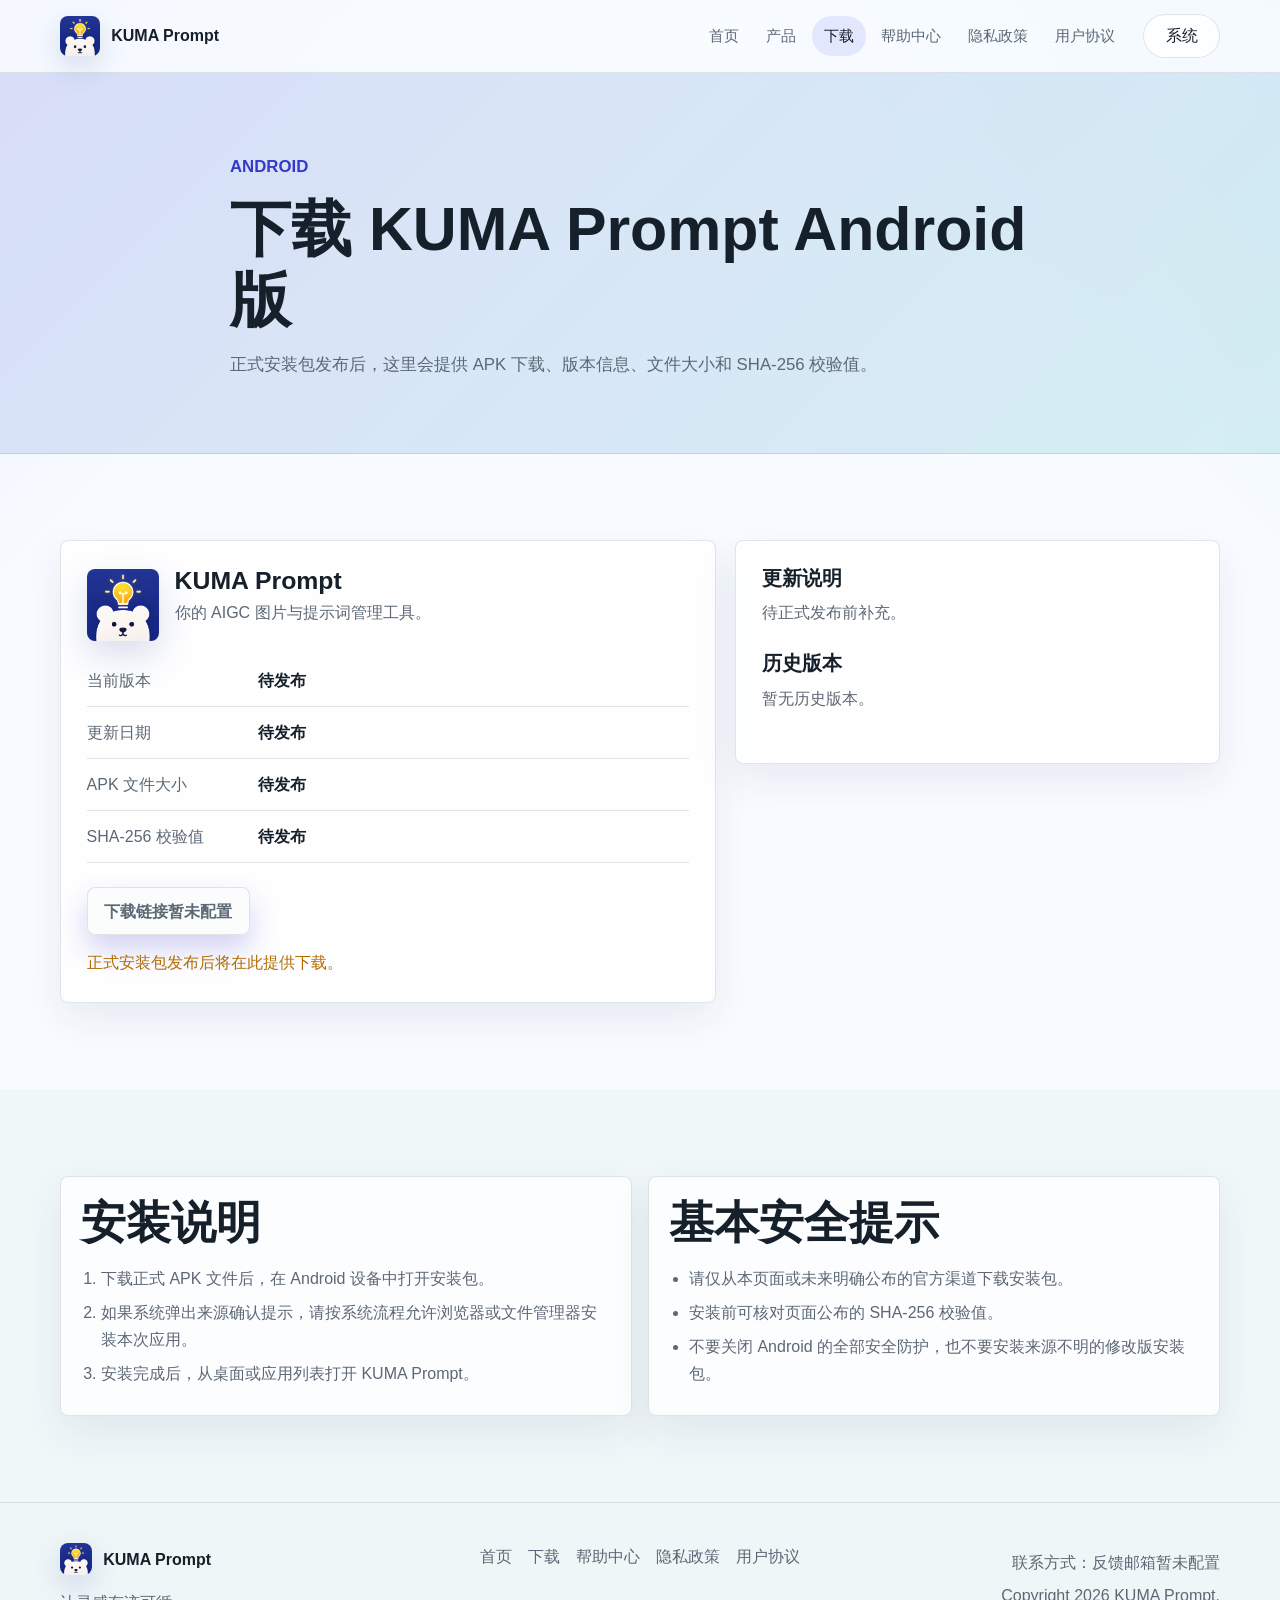
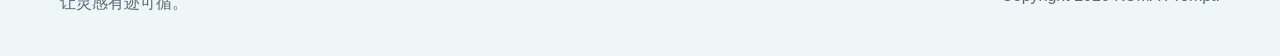
==== download/index.html @ 65768121 "Build static KUMA Prompt website" ====
<!doctype html>
<html lang="zh-CN" data-page="download">
<head>
  <meta charset="UTF-8" />
  <meta name="viewport" content="width=device-width, initial-scale=1.0" />
  <meta name="description" content="下载 KUMA Prompt Android 版。正式安装包发布后将在此提供 APK 下载、版本信息和 SHA-256 校验值。" />
  <meta property="og:title" content="下载 KUMA Prompt Android 版" />
  <meta property="og:description" content="正式安装包发布后将在此提供下载与校验信息。" />
  <meta property="og:type" content="website" />
  <meta property="og:url" content="https://kumaprompt.com/download/" />
  <meta property="og:image" content="https://kumaprompt.com/assets/logo/app-icon.png" />
  <title>下载 KUMA Prompt Android 版｜KUMA Prompt</title>
  <link rel="canonical" href="https://kumaprompt.com/download/" />
  <link rel="icon" href="/assets/icons/favicon.png" />
  <link rel="apple-touch-icon" href="/assets/icons/icon-512.png" />
  <link rel="stylesheet" href="/styles/base.css" />
  <link rel="stylesheet" href="/styles/layout.css" />
  <link rel="stylesheet" href="/styles/components.css" />
  <link rel="stylesheet" href="/styles/pages.css" />
</head>
<body>
  <a class="skip-link" href="#main">跳到主要内容</a>
  <header class="site-header" data-site-header>
    <div class="nav-shell">
      <a class="brand-link" href="/" aria-label="KUMA Prompt 首页">
        <img class="brand-mark" src="/assets/logo/app-icon.png" alt="" width="40" height="40" />
        <span>KUMA Prompt</span>
      </a>
      <button class="icon-button menu-button" type="button" data-menu-toggle aria-label="打开导航" aria-expanded="false">
        <span class="menu-lines" aria-hidden="true"></span>
      </button>
      <nav class="site-nav" data-site-nav aria-label="主导航">
        <a href="/" data-nav="home">首页</a>
        <a href="/#features" data-nav="features">产品</a>
        <a href="/download/" data-nav="download">下载</a>
        <a href="/support/" data-nav="support">帮助中心</a>
        <a href="/privacy/" data-nav="privacy">隐私政策</a>
        <a href="/terms/" data-nav="terms">用户协议</a>
      </nav>
      <button class="theme-button" type="button" data-theme-toggle aria-label="切换显示模式">
        <span data-theme-label>系统</span>
      </button>
    </div>
  </header>

  <main id="main">
    <section class="page-hero compact-hero">
      <div class="section-inner page-hero-inner">
        <p class="eyebrow">Android</p>
        <h1>下载 KUMA Prompt Android 版</h1>
        <p>正式安装包发布后，这里会提供 APK 下载、版本信息、文件大小和 SHA-256 校验值。</p>
      </div>
    </section>

    <section class="section">
      <div class="section-inner download-layout">
        <article class="download-panel">
          <div class="download-app">
            <img src="/assets/logo/app-icon.png" alt="" width="72" height="72" />
            <div>
              <h2>KUMA Prompt</h2>
              <p>你的 AIGC 图片与提示词管理工具。</p>
            </div>
          </div>

          <dl class="info-table">
            <div>
              <dt>当前版本</dt>
              <dd data-config="currentVersion">待发布</dd>
            </div>
            <div>
              <dt>更新日期</dt>
              <dd data-config="releaseDate">待发布</dd>
            </div>
            <div>
              <dt>APK 文件大小</dt>
              <dd data-config="apkSize">待发布</dd>
            </div>
            <div>
              <dt>SHA-256 校验值</dt>
              <dd class="break-value" data-config="sha256">待发布</dd>
            </div>
          </dl>

          <a class="button button-primary download-button" href="#" data-download-button>下载链接暂未配置</a>
          <p class="download-note" data-download-note>正式安装包发布后将在此提供下载。</p>
        </article>

        <aside class="release-panel">
          <h2>更新说明</h2>
          <p data-config="releaseNotes">待正式发布前补充。</p>
          <h2>历史版本</h2>
          <p>暂无历史版本。</p>
        </aside>
      </div>
    </section>

    <section class="section section-quiet">
      <div class="section-inner guide-grid">
        <article class="text-panel">
          <h2>安装说明</h2>
          <ol class="ordered-list">
            <li>下载正式 APK 文件后，在 Android 设备中打开安装包。</li>
            <li>如果系统弹出来源确认提示，请按系统流程允许浏览器或文件管理器安装本次应用。</li>
            <li>安装完成后，从桌面或应用列表打开 KUMA Prompt。</li>
          </ol>
        </article>
        <article class="text-panel">
          <h2>基本安全提示</h2>
          <ul class="plain-list">
            <li>请仅从本页面或未来明确公布的官方渠道下载安装包。</li>
            <li>安装前可核对页面公布的 SHA-256 校验值。</li>
            <li>不要关闭 Android 的全部安全防护，也不要安装来源不明的修改版安装包。</li>
          </ul>
        </article>
      </div>
    </section>
  </main>

  <footer class="site-footer">
    <div class="section-inner footer-grid">
      <div>
        <a class="footer-brand" href="/">
          <img src="/assets/logo/app-icon.png" alt="" width="32" height="32" />
          <span>KUMA Prompt</span>
        </a>
        <p>让灵感有迹可循。</p>
      </div>
      <nav class="footer-links" aria-label="页脚导航">
        <a href="/">首页</a>
        <a href="/download/">下载</a>
        <a href="/support/">帮助中心</a>
        <a href="/privacy/">隐私政策</a>
        <a href="/terms/">用户协议</a>
      </nav>
      <div class="footer-meta">
        <p>联系方式：<span data-feedback-target>反馈邮箱暂未配置</span></p>
        <p>Copyright <span data-current-year></span> KUMA Prompt.</p>
      </div>
    </div>
  </footer>

  <script src="/scripts/site-config.js"></script>
  <script src="/scripts/theme.js"></script>
  <script src="/scripts/main.js"></script>
</body>
</html>
---- styles/base.css ----
:root {
  color-scheme: light;
  --bg: #f8fbff;
  --bg-soft: #edf5f7;
  --bg-elevated: rgba(255, 255, 255, 0.78);
  --text: #16202a;
  --muted: #5c6875;
  --line: rgba(56, 72, 87, 0.14);
  --brand: #5a5cf0;
  --brand-strong: #3538c9;
  --brand-cyan: #00a9c8;
  --accent: #1f9d7a;
  --warning: #b36b00;
  --shadow: 0 24px 60px rgba(29, 38, 64, 0.14);
  --radius: 8px;
  --header-height: 72px;
  --max-width: 1160px;
}

@media (prefers-color-scheme: dark) {
  :root:not([data-theme="light"]) {
    color-scheme: dark;
    --bg: #10141d;
    --bg-soft: #151c28;
    --bg-elevated: rgba(23, 30, 43, 0.78);
    --text: #edf4ff;
    --muted: #a7b2c2;
    --line: rgba(209, 223, 241, 0.16);
    --brand: #9a9cff;
    --brand-strong: #c2c4ff;
    --brand-cyan: #55d9ef;
    --accent: #55d1a8;
    --warning: #ffc66b;
    --shadow: 0 24px 70px rgba(0, 0, 0, 0.36);
  }
}

:root[data-theme="dark"] {
  color-scheme: dark;
  --bg: #10141d;
  --bg-soft: #151c28;
  --bg-elevated: rgba(23, 30, 43, 0.78);
  --text: #edf4ff;
  --muted: #a7b2c2;
  --line: rgba(209, 223, 241, 0.16);
  --brand: #9a9cff;
  --brand-strong: #c2c4ff;
  --brand-cyan: #55d9ef;
  --accent: #55d1a8;
  --warning: #ffc66b;
  --shadow: 0 24px 70px rgba(0, 0, 0, 0.36);
}

:root[data-theme="light"] {
  color-scheme: light;
}

* {
  box-sizing: border-box;
}

html {
  scroll-behavior: smooth;
}

body {
  margin: 0;
  min-width: 320px;
  background:
    linear-gradient(135deg, rgba(90, 92, 240, 0.08), transparent 28rem),
    linear-gradient(225deg, rgba(0, 169, 200, 0.08), transparent 26rem),
    var(--bg);
  color: var(--text);
  font-family: -apple-system, BlinkMacSystemFont, "Segoe UI", "PingFang SC", "Hiragino Sans GB", "Microsoft YaHei", sans-serif;
  font-size: 16px;
  line-height: 1.7;
  text-rendering: optimizeLegibility;
}

body.nav-open {
  overflow: hidden;
}

img {
  display: block;
  max-width: 100%;
}

a {
  color: inherit;
  text-decoration: none;
}

p,
h1,
h2,
h3 {
  margin-top: 0;
}

p {
  color: var(--muted);
}

h1,
h2,
h3 {
  color: var(--text);
  line-height: 1.16;
}

h1 {
  font-size: 5.8rem;
  margin-bottom: 1rem;
}

h2 {
  font-size: 2.8rem;
  margin-bottom: 1rem;
}

h3 {
  font-size: 1.08rem;
  margin-bottom: 0.55rem;
}

button,
input,
textarea {
  font: inherit;
}

button {
  color: inherit;
}

:focus-visible {
  outline: 3px solid color-mix(in srgb, var(--brand-cyan) 72%, transparent);
  outline-offset: 3px;
}

.skip-link {
  position: fixed;
  left: 1rem;
  top: 1rem;
  z-index: 100;
  transform: translateY(-140%);
  border-radius: var(--radius);
  background: var(--text);
  color: var(--bg);
  padding: 0.6rem 0.8rem;
}

.skip-link:focus {
  transform: translateY(0);
}
---- styles/layout.css ----
.section-inner,
.nav-shell {
  width: min(var(--max-width), calc(100% - 2rem));
  margin: 0 auto;
}

.site-header {
  position: sticky;
  top: 0;
  z-index: 50;
  border-bottom: 1px solid var(--line);
  background: color-mix(in srgb, var(--bg) 78%, transparent);
  backdrop-filter: blur(18px);
}

.nav-shell {
  min-height: var(--header-height);
  display: grid;
  grid-template-columns: auto 1fr auto;
  align-items: center;
  gap: 1rem;
}

.brand-link,
.footer-brand {
  display: inline-flex;
  align-items: center;
  gap: 0.7rem;
  font-weight: 760;
}

.brand-mark,
.footer-brand img {
  border-radius: 8px;
  box-shadow: 0 10px 28px rgba(52, 80, 160, 0.18);
}

.site-nav {
  justify-self: end;
  display: flex;
  align-items: center;
  gap: 0.2rem;
}

.site-nav a {
  border-radius: 999px;
  color: var(--muted);
  font-size: 0.94rem;
  padding: 0.48rem 0.75rem;
  transition: background 160ms ease, color 160ms ease;
}

.site-nav a:hover,
.site-nav a[aria-current="page"] {
  background: color-mix(in srgb, var(--brand) 13%, transparent);
  color: var(--text);
}

.menu-button {
  display: none;
}

.theme-button {
  min-width: 4.8rem;
  border: 1px solid var(--line);
  border-radius: 999px;
  background: var(--bg-elevated);
  color: var(--text);
  cursor: pointer;
  padding: 0.48rem 0.75rem;
  transition: transform 160ms ease, border-color 160ms ease;
}

.theme-button:hover {
  border-color: color-mix(in srgb, var(--brand) 46%, var(--line));
  transform: translateY(-1px);
}

.hero {
  position: relative;
  isolation: isolate;
  min-height: min(760px, calc(100svh - var(--header-height)));
  display: flex;
  align-items: center;
  overflow: hidden;
  border-bottom: 1px solid var(--line);
}

.home-hero {
  min-height: 76svh;
}

.hero::before {
  content: "";
  position: absolute;
  inset: 0;
  z-index: -2;
  background:
    linear-gradient(115deg, rgba(90, 92, 240, 0.18), rgba(0, 169, 200, 0.14) 46%, rgba(31, 157, 122, 0.1)),
    linear-gradient(180deg, transparent, color-mix(in srgb, var(--bg) 92%, transparent));
}

.hero-inner {
  position: relative;
  z-index: 2;
  max-width: 690px;
  padding: 6.5rem 0 5rem;
  margin-left: max(1rem, calc((100vw - var(--max-width)) / 2));
}

.hero-slogan {
  width: min(100%, 9em);
  margin-bottom: 1rem;
  color: var(--text);
  font-size: 3.7rem;
  font-weight: 780;
  line-height: 1.08;
}

.hero-copy {
  max-width: 38rem;
  font-size: 1.18rem;
}

.hero-art {
  position: absolute;
  right: max(1rem, calc((100vw - var(--max-width)) / 2));
  bottom: -2.4rem;
  width: min(38vw, 410px);
  z-index: 1;
  filter: drop-shadow(0 34px 60px rgba(36, 53, 92, 0.24));
}

.section {
  padding: 5.4rem 0;
}

.section-quiet {
  background: color-mix(in srgb, var(--bg-soft) 70%, transparent);
}

.section-heading {
  max-width: 760px;
  text-align: center;
  margin-bottom: 2rem;
}

.section-heading p {
  font-size: 1.05rem;
}

.align-left {
  text-align: left;
  margin: 0;
}

.split-section {
  display: grid;
  grid-template-columns: minmax(0, 0.8fr) minmax(0, 1.1fr);
  gap: 3rem;
  align-items: start;
}

.cta-band {
  padding: 4rem 0;
}

.cta-inner {
  display: flex;
  align-items: center;
  justify-content: space-between;
  gap: 2rem;
  border: 1px solid var(--line);
  border-radius: var(--radius);
  background:
    linear-gradient(135deg, rgba(90, 92, 240, 0.13), rgba(0, 169, 200, 0.1)),
    var(--bg-elevated);
  box-shadow: var(--shadow);
  padding: clamp(1.3rem, 4vw, 2.2rem);
}

.cta-inner h2 {
  font-size: 2.25rem;
}

.site-footer {
  border-top: 1px solid var(--line);
  background: color-mix(in srgb, var(--bg-soft) 78%, transparent);
  padding: 2.5rem 0;
}

.footer-grid {
  display: grid;
  grid-template-columns: 1fr auto 1fr;
  gap: 2rem;
  align-items: start;
}

.footer-links {
  display: flex;
  flex-wrap: wrap;
  gap: 0.75rem 1rem;
  justify-content: center;
}

.footer-links a {
  color: var(--muted);
}

.footer-links a:hover {
  color: var(--text);
}

.footer-meta {
  text-align: right;
}

.footer-meta p,
.site-footer p {
  margin: 0.35rem 0 0;
}

@media (max-width: 900px) {
  .nav-shell {
    grid-template-columns: auto auto auto;
  }

  .menu-button {
    display: inline-flex;
    justify-self: end;
  }

  .site-nav {
    position: fixed;
    left: 1rem;
    right: 1rem;
    top: calc(var(--header-height) + 0.75rem);
    display: grid;
    gap: 0.35rem;
    border: 1px solid var(--line);
    border-radius: var(--radius);
    background: color-mix(in srgb, var(--bg) 96%, transparent);
    box-shadow: var(--shadow);
    padding: 0.7rem;
    opacity: 0;
    pointer-events: none;
    transform: translateY(-0.5rem);
    transition: opacity 160ms ease, transform 160ms ease;
  }

  .nav-open .site-nav {
    opacity: 1;
    pointer-events: auto;
    transform: translateY(0);
  }

  .site-nav a {
    border-radius: var(--radius);
    padding: 0.7rem 0.8rem;
  }

  .hero {
    min-height: auto;
  }

  .home-hero {
    min-height: 82svh;
  }

  .hero-inner {
    padding: 5rem 0 17rem;
    margin: 0 auto;
    width: min(var(--max-width), calc(100% - 2rem));
  }

  .hero-art {
    right: 1rem;
    bottom: -4rem;
    width: min(78vw, 330px);
    opacity: 0.9;
  }

  h1 {
    font-size: 4.4rem;
  }

  h2 {
    font-size: 2.35rem;
  }

  .hero-slogan {
    font-size: 3rem;
  }

  .hero-copy {
    font-size: 1.08rem;
  }

  .split-section,
  .footer-grid {
    grid-template-columns: 1fr;
  }

  .footer-meta {
    text-align: left;
  }

  .footer-links {
    justify-content: flex-start;
  }
}

@media (max-width: 640px) {
  h1 {
    font-size: 3.05rem;
  }

  h2 {
    font-size: 2rem;
  }

  .section {
    padding: 4rem 0;
  }

  .section-inner,
  .nav-shell {
    width: min(100% - 1.25rem, var(--max-width));
  }

  .brand-link span {
    max-width: 9.5rem;
    overflow: hidden;
    text-overflow: ellipsis;
    white-space: nowrap;
  }

  .theme-button {
    min-width: 4rem;
    padding-inline: 0.55rem;
  }

  .hero-actions,
  .inline-actions {
    width: 100%;
  }

  .hero-actions .button,
  .inline-actions .button,
  .cta-inner .button {
    width: 100%;
  }

  .cta-inner {
    align-items: stretch;
    flex-direction: column;
  }

  .hero-slogan {
    font-size: 2.25rem;
  }

  .cta-inner h2 {
    font-size: 1.85rem;
  }
}
---- styles/components.css ----
.eyebrow {
  margin-bottom: 0.8rem;
  color: var(--brand-strong);
  font-size: 0.82rem;
  font-weight: 760;
  letter-spacing: 0;
  text-transform: uppercase;
}

.hero-actions,
.inline-actions {
  display: flex;
  flex-wrap: wrap;
  gap: 0.8rem;
  align-items: center;
  margin-top: 1.7rem;
}

.button {
  display: inline-flex;
  min-height: 3rem;
  align-items: center;
  justify-content: center;
  gap: 0.55rem;
  border: 1px solid transparent;
  border-radius: var(--radius);
  cursor: pointer;
  font-weight: 720;
  line-height: 1.2;
  padding: 0.75rem 1.05rem;
  text-align: center;
  transition: transform 160ms ease, background 160ms ease, border-color 160ms ease;
}

.button:hover {
  transform: translateY(-1px);
}

.button-primary {
  background: linear-gradient(135deg, var(--brand-strong), var(--brand-cyan));
  color: white;
  box-shadow: 0 14px 28px rgba(53, 56, 201, 0.22);
}

.button-secondary {
  border-color: var(--line);
  background: var(--bg-elevated);
  color: var(--text);
}

.button-disabled,
.button[aria-disabled="true"] {
  border-color: var(--line);
  background: color-mix(in srgb, var(--bg-elevated) 80%, var(--bg-soft));
  color: var(--muted);
  cursor: default;
}

.button-disabled:hover,
.button[aria-disabled="true"]:hover {
  transform: none;
}

.icon-button {
  width: 2.8rem;
  height: 2.8rem;
  align-items: center;
  justify-content: center;
  border: 1px solid var(--line);
  border-radius: var(--radius);
  background: var(--bg-elevated);
  cursor: pointer;
}

.menu-lines,
.menu-lines::before,
.menu-lines::after {
  display: block;
  width: 1.15rem;
  height: 2px;
  border-radius: 2px;
  background: var(--text);
}

.menu-lines {
  position: relative;
}

.menu-lines::before,
.menu-lines::after {
  content: "";
  position: absolute;
  left: 0;
}

.menu-lines::before {
  top: -0.38rem;
}

.menu-lines::after {
  top: 0.38rem;
}

.phone-shell {
  position: relative;
  aspect-ratio: 0.52;
  border: 1px solid color-mix(in srgb, var(--text) 16%, transparent);
  border-radius: 34px;
  background:
    linear-gradient(180deg, rgba(255, 255, 255, 0.72), rgba(255, 255, 255, 0.36)),
    linear-gradient(155deg, rgba(90, 92, 240, 0.28), rgba(0, 169, 200, 0.14));
  box-shadow: inset 0 0 0 8px color-mix(in srgb, var(--bg) 72%, transparent);
  overflow: hidden;
  padding: 2.2rem 1.1rem 1.2rem;
}

:root[data-theme="dark"] .phone-shell {
  background:
    linear-gradient(180deg, rgba(30, 39, 57, 0.82), rgba(18, 24, 35, 0.78)),
    linear-gradient(155deg, rgba(90, 92, 240, 0.32), rgba(0, 169, 200, 0.16));
}

@media (prefers-color-scheme: dark) {
  :root:not([data-theme="light"]) .phone-shell {
    background:
      linear-gradient(180deg, rgba(30, 39, 57, 0.82), rgba(18, 24, 35, 0.78)),
      linear-gradient(155deg, rgba(90, 92, 240, 0.32), rgba(0, 169, 200, 0.16));
  }
}

.phone-status {
  position: absolute;
  top: 0.9rem;
  left: 50%;
  width: 5rem;
  height: 0.38rem;
  border-radius: 999px;
  background: color-mix(in srgb, var(--text) 16%, transparent);
  transform: translateX(-50%);
}

.mock-app-top {
  display: flex;
  align-items: center;
  justify-content: space-between;
  color: var(--text);
  font-weight: 780;
}

.mock-search {
  height: 2rem;
  margin: 1rem 0;
  border-radius: 999px;
  background: color-mix(in srgb, var(--bg) 72%, transparent);
}

.mock-card {
  border: 1px solid var(--line);
  border-radius: var(--radius);
  background: var(--bg-elevated);
  padding: 0.55rem;
}

.mock-image {
  height: 9.5rem;
  border-radius: calc(var(--radius) - 2px);
  background:
    linear-gradient(145deg, rgba(90, 92, 240, 0.86), rgba(0, 169, 200, 0.74) 55%, rgba(31, 157, 122, 0.68)),
    var(--brand);
}

.mock-lines {
  display: grid;
  gap: 0.45rem;
  margin-top: 0.65rem;
}

.mock-lines span {
  height: 0.52rem;
  border-radius: 999px;
  background: color-mix(in srgb, var(--text) 18%, transparent);
}

.mock-lines span:last-child {
  width: 62%;
}

.mock-grid {
  display: grid;
  grid-template-columns: 1fr 1fr;
  gap: 0.7rem;
  margin-top: 0.8rem;
}

.mock-grid div {
  aspect-ratio: 1;
  border-radius: var(--radius);
  background: color-mix(in srgb, var(--bg) 76%, transparent);
}

.value-grid,
.scenario-grid,
.guide-grid {
  display: grid;
  gap: 1rem;
}

.value-grid {
  grid-template-columns: repeat(3, 1fr);
}

.scenario-grid {
  grid-template-columns: repeat(5, 1fr);
}

.guide-grid {
  grid-template-columns: repeat(2, 1fr);
}

.feature-card,
.scenario-card,
.text-panel,
.download-panel,
.release-panel,
.faq-item,
.legal-content section,
.not-found-panel {
  border: 1px solid var(--line);
  border-radius: var(--radius);
  background: var(--bg-elevated);
  box-shadow: 0 16px 42px rgba(39, 55, 91, 0.08);
}

.feature-card,
.scenario-card,
.text-panel {
  padding: 1.25rem;
}

.card-kicker {
  display: inline-flex;
  margin-bottom: 1.3rem;
  color: var(--brand-strong);
  font-weight: 800;
}

.feature-list {
  display: grid;
  gap: 0.85rem;
}

.line-item {
  display: grid;
  grid-template-columns: auto 1fr;
  gap: 1rem;
  align-items: start;
  border-bottom: 1px solid var(--line);
  padding: 0 0 1rem;
}

.line-item:last-child {
  border-bottom: 0;
  padding-bottom: 0;
}

.line-icon {
  width: 2.4rem;
  height: 2.4rem;
  display: grid;
  place-items: center;
  border-radius: var(--radius);
  background: color-mix(in srgb, var(--brand) 16%, transparent);
  color: var(--brand-strong);
  font-weight: 820;
}

.info-table {
  display: grid;
  gap: 0.75rem;
  margin: 1.5rem 0;
}

.info-table div {
  display: grid;
  grid-template-columns: minmax(7rem, 0.36fr) 1fr;
  gap: 1rem;
  border-bottom: 1px solid var(--line);
  padding-bottom: 0.75rem;
}

.info-table dt {
  color: var(--muted);
}

.info-table dd {
  margin: 0;
  color: var(--text);
  font-weight: 680;
}

.break-value {
  overflow-wrap: anywhere;
}

.plain-list,
.ordered-list {
  margin: 0;
  padding-left: 1.25rem;
  color: var(--muted);
}

.plain-list li,
.ordered-list li {
  margin: 0.45rem 0;
}

.faq-wrap {
  display: grid;
  gap: 0.8rem;
  max-width: 860px;
}

.faq-item {
  padding: 0.95rem 1.05rem;
}

.faq-item summary {
  cursor: pointer;
  color: var(--text);
  font-weight: 760;
}

.faq-item p {
  margin: 0.8rem 0 0;
}

.faq-item a,
.legal-content a,
.footer-meta a {
  color: var(--brand-strong);
  text-decoration: underline;
  text-underline-offset: 0.18em;
}

@media (max-width: 980px) {
  .value-grid,
  .scenario-grid {
    grid-template-columns: repeat(2, 1fr);
  }

  .guide-grid {
    grid-template-columns: 1fr;
  }
}

@media (max-width: 640px) {
  .value-grid,
  .scenario-grid {
    grid-template-columns: 1fr;
  }

  .feature-card,
  .scenario-card,
  .text-panel {
    padding: 1rem;
  }

  .info-table div {
    grid-template-columns: 1fr;
    gap: 0.15rem;
  }
}
---- styles/pages.css ----
.page-hero {
  border-bottom: 1px solid var(--line);
  background:
    linear-gradient(135deg, rgba(90, 92, 240, 0.14), rgba(0, 169, 200, 0.11)),
    color-mix(in srgb, var(--bg-soft) 76%, transparent);
}

.compact-hero {
  padding: 5rem 0 3.5rem;
}

.page-hero-inner {
  max-width: 820px;
}

.page-hero h1 {
  font-size: 3.8rem;
  margin-bottom: 1rem;
}

.page-hero p {
  max-width: 42rem;
  font-size: 1.05rem;
}

.download-layout {
  display: grid;
  grid-template-columns: minmax(0, 1.15fr) minmax(280px, 0.85fr);
  gap: 1.2rem;
  align-items: start;
}

.download-panel,
.release-panel {
  padding: clamp(1.1rem, 3vw, 1.6rem);
}

.download-app {
  display: flex;
  gap: 1rem;
  align-items: center;
}

.download-app img {
  border-radius: 8px;
  box-shadow: 0 14px 34px rgba(52, 80, 160, 0.18);
}

.download-app h2 {
  margin-bottom: 0.25rem;
  font-size: 1.55rem;
}

.download-note {
  margin: 0.85rem 0 0;
  color: var(--warning);
}

.release-panel h2 {
  font-size: 1.25rem;
  margin: 0 0 0.6rem;
}

.release-panel h2 + p {
  margin-bottom: 1.6rem;
}

.template-label {
  display: inline-flex;
  border: 1px solid color-mix(in srgb, var(--warning) 42%, var(--line));
  border-radius: 999px;
  background: color-mix(in srgb, var(--warning) 12%, transparent);
  color: var(--warning);
  font-weight: 760;
  padding: 0.3rem 0.7rem;
}

.legal-page {
  padding-top: 3rem;
}

.legal-content {
  display: grid;
  max-width: 900px;
  gap: 1rem;
}

.legal-content section {
  padding: 1.2rem;
}

.legal-content h2 {
  font-size: 1.35rem;
}

.legal-content p {
  margin-bottom: 0;
}

.not-found-main {
  min-height: calc(100svh - var(--header-height));
  display: grid;
  place-items: center;
  padding: 3rem 0;
}

.not-found-panel {
  max-width: 560px;
  padding: 2rem;
  text-align: center;
}

.not-found-panel img {
  margin: 0 auto 1rem;
  border-radius: 8px;
}

.not-found-panel h1 {
  font-size: 3.5rem;
}

@media (max-width: 820px) {
  .download-layout {
    grid-template-columns: 1fr;
  }

  .page-hero h1 {
    font-size: 3rem;
  }

  .not-found-panel h1 {
    font-size: 2.8rem;
  }
}

@media (max-width: 640px) {
  .page-hero h1 {
    font-size: 2.45rem;
  }

  .not-found-panel h1 {
    font-size: 2.35rem;
  }
}
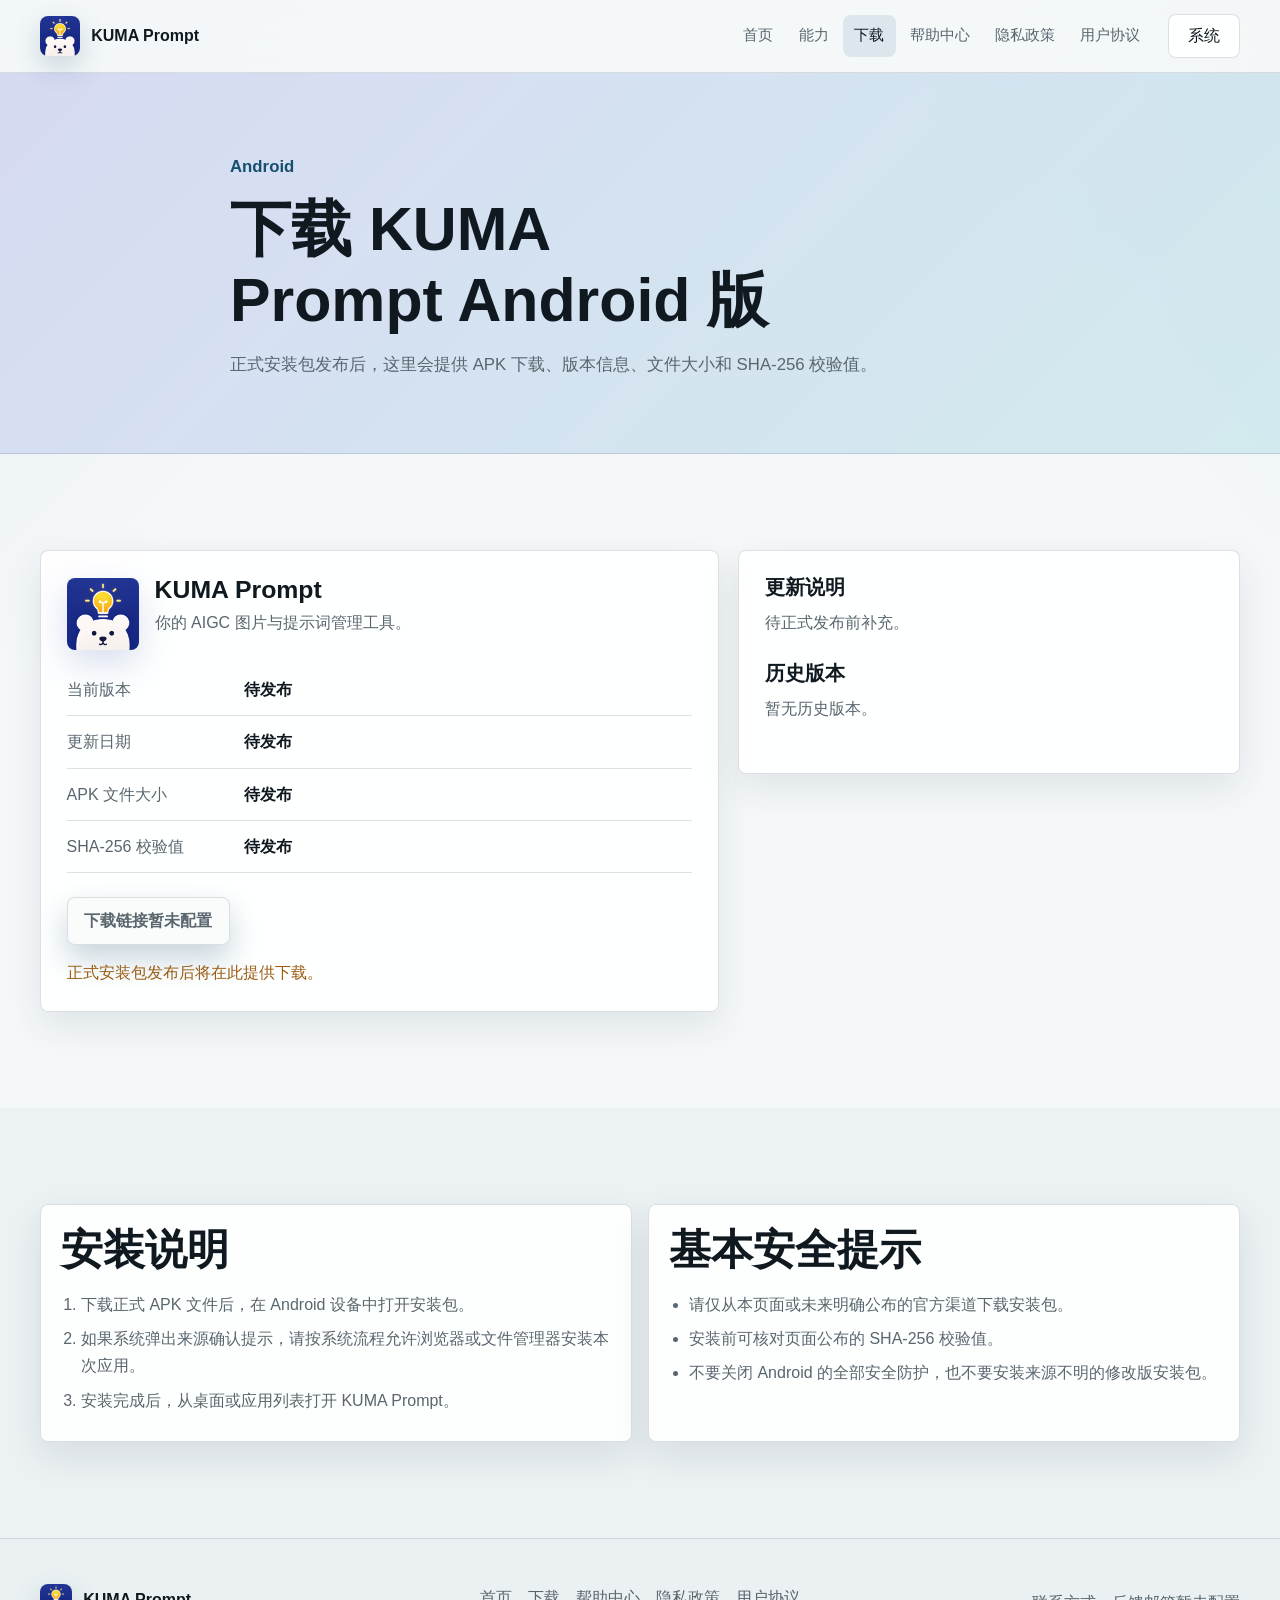
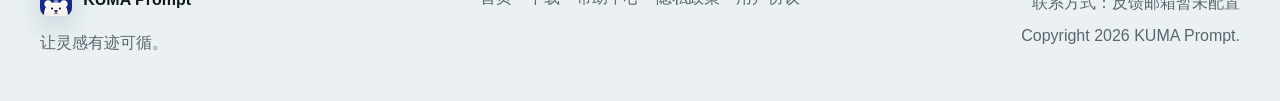
==== commit 5f16ee5b: "Refresh site content and visual design" ====
--- a/download/index.html
+++ b/download/index.html
@@ -13,10 +13,10 @@
   <link rel="canonical" href="https://kumaprompt.com/download/" />
   <link rel="icon" href="/assets/icons/favicon.png" />
   <link rel="apple-touch-icon" href="/assets/icons/icon-512.png" />
-  <link rel="stylesheet" href="/styles/base.css" />
-  <link rel="stylesheet" href="/styles/layout.css" />
-  <link rel="stylesheet" href="/styles/components.css" />
-  <link rel="stylesheet" href="/styles/pages.css" />
+  <link rel="stylesheet" href="/styles/base.css?v=20260714.1" />
+  <link rel="stylesheet" href="/styles/layout.css?v=20260714.1" />
+  <link rel="stylesheet" href="/styles/components.css?v=20260714.1" />
+  <link rel="stylesheet" href="/styles/pages.css?v=20260714.1" />
 </head>
 <body>
   <a class="skip-link" href="#main">跳到主要内容</a>
@@ -31,7 +31,7 @@
       </button>
       <nav class="site-nav" data-site-nav aria-label="主导航">
         <a href="/" data-nav="home">首页</a>
-        <a href="/#features" data-nav="features">产品</a>
+        <a href="/#features" data-nav="features">能力</a>
         <a href="/download/" data-nav="download">下载</a>
         <a href="/support/" data-nav="support">帮助中心</a>
         <a href="/privacy/" data-nav="privacy">隐私政策</a>
@@ -142,6 +142,6 @@
 
   <script src="/scripts/site-config.js"></script>
   <script src="/scripts/theme.js"></script>
-  <script src="/scripts/main.js"></script>
+  <script src="/scripts/main.js?v=20260714.1"></script>
 </body>
 </html>
--- a/styles/base.css
+++ b/styles/base.css
@@ -1,54 +1,73 @@
 :root {
   color-scheme: light;
-  --bg: #f8fbff;
-  --bg-soft: #edf5f7;
-  --bg-elevated: rgba(255, 255, 255, 0.78);
-  --text: #16202a;
-  --muted: #5c6875;
-  --line: rgba(56, 72, 87, 0.14);
-  --brand: #5a5cf0;
-  --brand-strong: #3538c9;
-  --brand-cyan: #00a9c8;
-  --accent: #1f9d7a;
-  --warning: #b36b00;
-  --shadow: 0 24px 60px rgba(29, 38, 64, 0.14);
+  --bg: #f5f8f9;
+  --bg-soft: #eaf0f2;
+  --bg-elevated: rgba(255, 255, 255, 0.88);
+  --surface: #ffffff;
+  --text: #10191f;
+  --muted: #59666e;
+  --line: rgba(35, 59, 72, 0.15);
+  --brand: #2e6f95;
+  --brand-strong: #174f70;
+  --brand-cyan: #3c9eb0;
+  --accent: #2f866f;
+  --button-start: #174f70;
+  --button-end: #267f90;
+  --button-text: #ffffff;
+  --warm: #c66d43;
+  --warning: #9b5c12;
+  --shadow: 0 24px 64px rgba(23, 50, 64, 0.16);
+  --shadow-soft: 0 14px 36px rgba(23, 50, 64, 0.1);
   --radius: 8px;
   --header-height: 72px;
-  --max-width: 1160px;
+  --max-width: 1200px;
+  --font-display: "Avenir Next", "SF Pro Display", "PingFang SC", "Microsoft YaHei", sans-serif;
 }
 
 @media (prefers-color-scheme: dark) {
   :root:not([data-theme="light"]) {
     color-scheme: dark;
-    --bg: #10141d;
-    --bg-soft: #151c28;
-    --bg-elevated: rgba(23, 30, 43, 0.78);
-    --text: #edf4ff;
-    --muted: #a7b2c2;
-    --line: rgba(209, 223, 241, 0.16);
-    --brand: #9a9cff;
-    --brand-strong: #c2c4ff;
-    --brand-cyan: #55d9ef;
-    --accent: #55d1a8;
-    --warning: #ffc66b;
-    --shadow: 0 24px 70px rgba(0, 0, 0, 0.36);
+    --bg: #0b1013;
+    --bg-soft: #11191e;
+    --bg-elevated: rgba(20, 29, 34, 0.9);
+    --surface: #151e23;
+    --text: #f2f6f7;
+    --muted: #a7b3b9;
+    --line: rgba(205, 225, 234, 0.16);
+    --brand: #78bdd8;
+    --brand-strong: #9bd6ec;
+    --brand-cyan: #5fc6d4;
+    --accent: #67c3a4;
+    --button-start: #78bdd8;
+    --button-end: #67c3a4;
+    --button-text: #071115;
+    --warm: #e79a71;
+    --warning: #efb768;
+    --shadow: 0 24px 70px rgba(0, 0, 0, 0.4);
+    --shadow-soft: 0 14px 36px rgba(0, 0, 0, 0.28);
   }
 }
 
 :root[data-theme="dark"] {
   color-scheme: dark;
-  --bg: #10141d;
-  --bg-soft: #151c28;
-  --bg-elevated: rgba(23, 30, 43, 0.78);
-  --text: #edf4ff;
-  --muted: #a7b2c2;
-  --line: rgba(209, 223, 241, 0.16);
-  --brand: #9a9cff;
-  --brand-strong: #c2c4ff;
-  --brand-cyan: #55d9ef;
-  --accent: #55d1a8;
-  --warning: #ffc66b;
-  --shadow: 0 24px 70px rgba(0, 0, 0, 0.36);
+  --bg: #0b1013;
+  --bg-soft: #11191e;
+  --bg-elevated: rgba(20, 29, 34, 0.9);
+  --surface: #151e23;
+  --text: #f2f6f7;
+  --muted: #a7b3b9;
+  --line: rgba(205, 225, 234, 0.16);
+  --brand: #78bdd8;
+  --brand-strong: #9bd6ec;
+  --brand-cyan: #5fc6d4;
+  --accent: #67c3a4;
+  --button-start: #78bdd8;
+  --button-end: #67c3a4;
+  --button-text: #071115;
+  --warm: #e79a71;
+  --warning: #efb768;
+  --shadow: 0 24px 70px rgba(0, 0, 0, 0.4);
+  --shadow-soft: 0 14px 36px rgba(0, 0, 0, 0.28);
 }
 
 :root[data-theme="light"] {
@@ -61,14 +80,15 @@
 
 html {
   scroll-behavior: smooth;
+  scroll-padding-top: calc(var(--header-height) + 1rem);
 }
 
 body {
   margin: 0;
   min-width: 320px;
   background:
-    linear-gradient(135deg, rgba(90, 92, 240, 0.08), transparent 28rem),
-    linear-gradient(225deg, rgba(0, 169, 200, 0.08), transparent 26rem),
+    linear-gradient(135deg, color-mix(in srgb, var(--brand) 7%, transparent), transparent 32rem),
+    linear-gradient(225deg, color-mix(in srgb, var(--accent) 6%, transparent), transparent 28rem),
     var(--bg);
   color: var(--text);
   font-family: -apple-system, BlinkMacSystemFont, "Segoe UI", "PingFang SC", "Hiragino Sans GB", "Microsoft YaHei", sans-serif;
@@ -91,6 +111,11 @@
   text-decoration: none;
 }
 
+a,
+button {
+  -webkit-tap-highlight-color: color-mix(in srgb, var(--brand) 18%, transparent);
+}
+
 p,
 h1,
 h2,
@@ -106,16 +131,22 @@
 h2,
 h3 {
   color: var(--text);
+  font-family: var(--font-display);
   line-height: 1.16;
+  text-wrap: balance;
+}
+
+p {
+  text-wrap: pretty;
 }
 
 h1 {
-  font-size: 5.8rem;
+  font-size: 5.35rem;
   margin-bottom: 1rem;
 }
 
 h2 {
-  font-size: 2.8rem;
+  font-size: 2.65rem;
   margin-bottom: 1rem;
 }
 
@@ -154,3 +185,18 @@
 .skip-link:focus {
   transform: translateY(0);
 }
+
+@media (prefers-reduced-motion: reduce) {
+  html {
+    scroll-behavior: auto;
+  }
+
+  *,
+  *::before,
+  *::after {
+    animation-duration: 0.01ms !important;
+    animation-iteration-count: 1 !important;
+    scroll-behavior: auto !important;
+    transition-duration: 0.01ms !important;
+  }
+}
--- a/styles/layout.css
+++ b/styles/layout.css
@@ -1,6 +1,6 @@
 .section-inner,
 .nav-shell {
-  width: min(var(--max-width), calc(100% - 2rem));
+  width: min(var(--max-width), calc(100% - 3rem));
   margin: 0 auto;
 }
 
@@ -9,7 +9,7 @@
   top: 0;
   z-index: 50;
   border-bottom: 1px solid var(--line);
-  background: color-mix(in srgb, var(--bg) 78%, transparent);
+  background: color-mix(in srgb, var(--bg) 84%, transparent);
   backdrop-filter: blur(18px);
 }
 
@@ -26,33 +26,38 @@
   display: inline-flex;
   align-items: center;
   gap: 0.7rem;
-  font-weight: 760;
+  font-family: var(--font-display);
+  font-weight: 700;
+}
+
+.brand-link {
+  justify-self: start;
 }
 
 .brand-mark,
 .footer-brand img {
   border-radius: 8px;
-  box-shadow: 0 10px 28px rgba(52, 80, 160, 0.18);
+  box-shadow: 0 10px 28px rgba(30, 74, 96, 0.2);
 }
 
 .site-nav {
   justify-self: end;
   display: flex;
   align-items: center;
-  gap: 0.2rem;
+  gap: 0.15rem;
 }
 
 .site-nav a {
-  border-radius: 999px;
+  border-radius: var(--radius);
   color: var(--muted);
-  font-size: 0.94rem;
-  padding: 0.48rem 0.75rem;
-  transition: background 160ms ease, color 160ms ease;
+  font-size: 0.92rem;
+  padding: 0.5rem 0.72rem;
+  transition: background 180ms ease, color 180ms ease;
 }
 
 .site-nav a:hover,
 .site-nav a[aria-current="page"] {
-  background: color-mix(in srgb, var(--brand) 13%, transparent);
+  background: color-mix(in srgb, var(--brand) 12%, transparent);
   color: var(--text);
 }
 
@@ -61,132 +66,130 @@
 }
 
 .theme-button {
-  min-width: 4.8rem;
+  min-width: 4.5rem;
+  min-height: 2.6rem;
   border: 1px solid var(--line);
-  border-radius: 999px;
+  border-radius: var(--radius);
   background: var(--bg-elevated);
   color: var(--text);
   cursor: pointer;
-  padding: 0.48rem 0.75rem;
-  transition: transform 160ms ease, border-color 160ms ease;
+  padding: 0.45rem 0.7rem;
+  transition: background 180ms ease, border-color 180ms ease;
 }
 
 .theme-button:hover {
-  border-color: color-mix(in srgb, var(--brand) 46%, var(--line));
-  transform: translateY(-1px);
+  border-color: color-mix(in srgb, var(--brand) 48%, var(--line));
+  background: color-mix(in srgb, var(--brand) 7%, var(--bg-elevated));
 }
 
 .hero {
   position: relative;
   isolation: isolate;
-  min-height: min(760px, calc(100svh - var(--header-height)));
-  display: flex;
-  align-items: center;
-  overflow: hidden;
+  overflow: visible;
   border-bottom: 1px solid var(--line);
-}
-
-.home-hero {
-  min-height: 76svh;
 }
 
 .hero::before {
   content: "";
   position: absolute;
   inset: 0;
-  z-index: -2;
+  z-index: -1;
   background:
-    linear-gradient(115deg, rgba(90, 92, 240, 0.18), rgba(0, 169, 200, 0.14) 46%, rgba(31, 157, 122, 0.1)),
-    linear-gradient(180deg, transparent, color-mix(in srgb, var(--bg) 92%, transparent));
-}
-
-.hero-inner {
+    linear-gradient(115deg, color-mix(in srgb, var(--brand) 18%, transparent), transparent 44%),
+    linear-gradient(245deg, color-mix(in srgb, var(--accent) 12%, transparent), transparent 38%),
+    linear-gradient(180deg, transparent 62%, color-mix(in srgb, var(--bg) 94%, transparent));
+}
+
+.hero-shell {
+  min-height: min(620px, calc(100svh - var(--header-height)));
+  display: grid;
+  grid-template-columns: minmax(0, 1.08fr) minmax(430px, 0.92fr);
+  align-items: center;
+  gap: 3.5rem;
+  padding: 3.5rem 0;
+}
+
+.hero-copy-panel,
+.hero-visual {
+  min-width: 0;
+}
+
+.hero-copy-panel {
   position: relative;
   z-index: 2;
-  max-width: 690px;
-  padding: 6.5rem 0 5rem;
-  margin-left: max(1rem, calc((100vw - var(--max-width)) / 2));
+  max-width: 680px;
 }
 
 .hero-slogan {
-  width: min(100%, 9em);
-  margin-bottom: 1rem;
+  width: min(100%, 10em);
+  margin-bottom: 1.15rem;
   color: var(--text);
-  font-size: 3.7rem;
-  font-weight: 780;
-  line-height: 1.08;
+  font-family: var(--font-display);
+  font-size: 3.5rem;
+  font-weight: 700;
+  line-height: 1.1;
 }
 
 .hero-copy {
-  max-width: 38rem;
-  font-size: 1.18rem;
-}
-
-.hero-art {
-  position: absolute;
-  right: max(1rem, calc((100vw - var(--max-width)) / 2));
-  bottom: -2.4rem;
-  width: min(38vw, 410px);
+  max-width: 39rem;
+  margin-bottom: 0;
+  font-size: 1.12rem;
+}
+
+.hero-visual {
+  position: relative;
   z-index: 1;
-  filter: drop-shadow(0 34px 60px rgba(36, 53, 92, 0.24));
+  width: 100%;
+  margin: 0;
 }
 
 .section {
-  padding: 5.4rem 0;
+  padding: 6rem 0;
 }
 
 .section-quiet {
-  background: color-mix(in srgb, var(--bg-soft) 70%, transparent);
+  background: color-mix(in srgb, var(--bg-soft) 78%, transparent);
 }
 
 .section-heading {
-  max-width: 760px;
+  max-width: 790px;
+  margin-bottom: 3.5rem;
   text-align: center;
-  margin-bottom: 2rem;
 }
 
 .section-heading p {
-  font-size: 1.05rem;
-}
-
-.align-left {
-  text-align: left;
-  margin: 0;
-}
-
-.split-section {
-  display: grid;
-  grid-template-columns: minmax(0, 0.8fr) minmax(0, 1.1fr);
-  gap: 3rem;
-  align-items: start;
+  font-size: 1.04rem;
 }
 
 .cta-band {
-  padding: 4rem 0;
+  border-top: 1px solid var(--line);
+  background: color-mix(in srgb, var(--brand) 10%, var(--bg-soft));
+  padding: 4.5rem 0;
 }
 
 .cta-inner {
   display: flex;
   align-items: center;
   justify-content: space-between;
-  gap: 2rem;
-  border: 1px solid var(--line);
-  border-radius: var(--radius);
-  background:
-    linear-gradient(135deg, rgba(90, 92, 240, 0.13), rgba(0, 169, 200, 0.1)),
-    var(--bg-elevated);
-  box-shadow: var(--shadow);
-  padding: clamp(1.3rem, 4vw, 2.2rem);
+  gap: 3rem;
+}
+
+.cta-inner > div {
+  max-width: 760px;
 }
 
 .cta-inner h2 {
-  font-size: 2.25rem;
+  font-size: 2.2rem;
+}
+
+.cta-inner p:last-child {
+  margin-bottom: 0;
 }
 
 .site-footer {
   border-top: 1px solid var(--line);
-  background: color-mix(in srgb, var(--bg-soft) 78%, transparent);
-  padding: 2.5rem 0;
+  background: color-mix(in srgb, var(--bg-soft) 82%, transparent);
+  padding: 2.8rem 0;
 }
 
 .footer-grid {
@@ -220,9 +223,44 @@
   margin: 0.35rem 0 0;
 }
 
-@media (max-width: 900px) {
+@media (prefers-reduced-motion: no-preference) {
+  .hero-copy-panel {
+    animation: hero-copy-in 520ms ease-out both;
+  }
+
+  .hero-visual {
+    animation: hero-visual-in 620ms 80ms ease-out both;
+  }
+}
+
+@keyframes hero-copy-in {
+  from {
+    opacity: 0;
+    transform: translateY(18px);
+  }
+
+  to {
+    opacity: 1;
+    transform: translateY(0);
+  }
+}
+
+@keyframes hero-visual-in {
+  from {
+    opacity: 0;
+    transform: translateY(24px);
+  }
+
+  to {
+    opacity: 1;
+    transform: translateY(0);
+  }
+}
+
+@media (max-width: 899px) {
   .nav-shell {
-    grid-template-columns: auto auto auto;
+    grid-template-columns: minmax(0, 1fr) auto auto;
+    gap: 0.5rem;
   }
 
   .menu-button {
@@ -232,8 +270,8 @@
 
   .site-nav {
     position: fixed;
-    left: 1rem;
-    right: 1rem;
+    left: 1.25rem;
+    right: 1.25rem;
     top: calc(var(--header-height) + 0.75rem);
     display: grid;
     gap: 0.35rem;
@@ -243,9 +281,10 @@
     box-shadow: var(--shadow);
     padding: 0.7rem;
     opacity: 0;
+    overscroll-behavior: contain;
     pointer-events: none;
     transform: translateY(-0.5rem);
-    transition: opacity 160ms ease, transform 160ms ease;
+    transition: opacity 180ms ease, transform 180ms ease;
   }
 
   .nav-open .site-nav {
@@ -255,48 +294,64 @@
   }
 
   .site-nav a {
-    border-radius: var(--radius);
-    padding: 0.7rem 0.8rem;
+    padding: 0.72rem 0.8rem;
   }
 
   .hero {
+    height: auto;
     min-height: auto;
-  }
-
-  .home-hero {
-    min-height: 82svh;
-  }
-
-  .hero-inner {
-    padding: 5rem 0 17rem;
-    margin: 0 auto;
-    width: min(var(--max-width), calc(100% - 2rem));
-  }
-
-  .hero-art {
-    right: 1rem;
-    bottom: -4rem;
-    width: min(78vw, 330px);
-    opacity: 0.9;
+    overflow: visible;
+    padding: 0;
+  }
+
+  .hero-shell {
+    min-height: auto;
+    display: flex;
+    flex-direction: column;
+    align-items: stretch;
+    gap: 0;
+    padding: 3rem 0 4rem;
+  }
+
+  .hero-copy-panel {
+    width: 100%;
+    max-width: none;
+  }
+
+  .hero-visual {
+    display: flex;
+    justify-content: center;
+    width: 100%;
+    margin-top: 2.5rem;
+  }
+
+  .hero-actions {
+    flex-direction: column;
+    gap: 0.8rem;
+    width: 100%;
+    margin-top: 1.75rem;
+  }
+
+  .hero-actions .button {
+    width: 100%;
   }
 
   h1 {
-    font-size: 4.4rem;
+    font-size: 4.15rem;
   }
 
   h2 {
-    font-size: 2.35rem;
+    font-size: 2.3rem;
   }
 
   .hero-slogan {
-    font-size: 3rem;
+    font-size: 2.9rem;
   }
 
   .hero-copy {
-    font-size: 1.08rem;
-  }
-
-  .split-section,
+    font-size: 1.06rem;
+  }
+
   .footer-grid {
     grid-template-columns: 1fr;
   }
@@ -311,8 +366,16 @@
 }
 
 @media (max-width: 640px) {
+  .section-inner {
+    width: min(var(--max-width), calc(100% - 2.5rem));
+  }
+
+  .nav-shell {
+    width: min(var(--max-width), calc(100% - 1.25rem));
+  }
+
   h1 {
-    font-size: 3.05rem;
+    font-size: 2.75rem;
   }
 
   h2 {
@@ -320,12 +383,16 @@
   }
 
   .section {
-    padding: 4rem 0;
-  }
-
-  .section-inner,
-  .nav-shell {
-    width: min(100% - 1.25rem, var(--max-width));
+    padding: 4.5rem 0;
+  }
+
+  .section-heading {
+    margin-bottom: 2.5rem;
+    text-align: left;
+  }
+
+  .hero-shell {
+    padding: 2.75rem 0 3.75rem;
   }
 
   .brand-link span {
@@ -336,16 +403,15 @@
   }
 
   .theme-button {
-    min-width: 4rem;
-    padding-inline: 0.55rem;
-  }
-
-  .hero-actions,
+    min-width: 3.7rem;
+    padding: 0.4rem 0.5rem;
+    font-size: 0.86rem;
+  }
+
   .inline-actions {
     width: 100%;
   }
 
-  .hero-actions .button,
   .inline-actions .button,
   .cta-inner .button {
     width: 100%;
@@ -354,13 +420,28 @@
   .cta-inner {
     align-items: stretch;
     flex-direction: column;
+    gap: 1.75rem;
   }
 
   .hero-slogan {
-    font-size: 2.25rem;
+    font-size: 2.3rem;
   }
 
   .cta-inner h2 {
     font-size: 1.85rem;
   }
 }
+
+@media (max-width: 380px) {
+  h1 {
+    font-size: 2.45rem;
+  }
+
+  .hero-slogan {
+    font-size: 2.05rem;
+  }
+
+  .brand-link span {
+    max-width: 7.8rem;
+  }
+}
--- a/styles/components.css
+++ b/styles/components.css
@@ -2,9 +2,8 @@
   margin-bottom: 0.8rem;
   color: var(--brand-strong);
   font-size: 0.82rem;
-  font-weight: 760;
+  font-weight: 720;
   letter-spacing: 0;
-  text-transform: uppercase;
 }
 
 .hero-actions,
@@ -25,21 +24,30 @@
   border: 1px solid transparent;
   border-radius: var(--radius);
   cursor: pointer;
-  font-weight: 720;
+  font-weight: 700;
   line-height: 1.2;
   padding: 0.75rem 1.05rem;
   text-align: center;
-  transition: transform 160ms ease, background 160ms ease, border-color 160ms ease;
+  touch-action: manipulation;
+  transition: transform 180ms ease, background 180ms ease, border-color 180ms ease, box-shadow 180ms ease;
 }
 
 .button:hover {
   transform: translateY(-1px);
 }
 
+.button:active {
+  transform: translateY(0);
+}
+
 .button-primary {
-  background: linear-gradient(135deg, var(--brand-strong), var(--brand-cyan));
-  color: white;
-  box-shadow: 0 14px 28px rgba(53, 56, 201, 0.22);
+  background: linear-gradient(135deg, var(--button-start), var(--button-end));
+  color: var(--button-text);
+  box-shadow: 0 14px 30px rgba(23, 79, 112, 0.24);
+}
+
+.button-primary:hover {
+  box-shadow: 0 18px 34px rgba(23, 79, 112, 0.3);
 }
 
 .button-secondary {
@@ -70,6 +78,7 @@
   border-radius: var(--radius);
   background: var(--bg-elevated);
   cursor: pointer;
+  touch-action: manipulation;
 }
 
 .menu-lines,
@@ -101,124 +110,245 @@
   top: 0.38rem;
 }
 
-.phone-shell {
+.hero-facts {
+  display: flex;
+  flex-wrap: wrap;
+  gap: 0.65rem 1.1rem;
+  margin: 1.35rem 0 0;
+  padding: 1.15rem 0 0;
+  border-top: 1px solid var(--line);
+  color: var(--muted);
+  font-size: 0.92rem;
+  list-style: none;
+}
+
+.hero-facts li {
+  display: inline-flex;
+  align-items: center;
+  gap: 0.5rem;
+}
+
+.hero-facts li::before {
+  content: "";
+  width: 0.42rem;
+  height: 0.42rem;
+  border-radius: 50%;
+  background: var(--accent);
+  box-shadow: 0 0 0 4px color-mix(in srgb, var(--accent) 12%, transparent);
+}
+
+.product-stage {
   position: relative;
-  aspect-ratio: 0.52;
-  border: 1px solid color-mix(in srgb, var(--text) 16%, transparent);
-  border-radius: 34px;
-  background:
-    linear-gradient(180deg, rgba(255, 255, 255, 0.72), rgba(255, 255, 255, 0.36)),
-    linear-gradient(155deg, rgba(90, 92, 240, 0.28), rgba(0, 169, 200, 0.14));
-  box-shadow: inset 0 0 0 8px color-mix(in srgb, var(--bg) 72%, transparent);
-  overflow: hidden;
-  padding: 2.2rem 1.1rem 1.2rem;
-}
-
-:root[data-theme="dark"] .phone-shell {
-  background:
-    linear-gradient(180deg, rgba(30, 39, 57, 0.82), rgba(18, 24, 35, 0.78)),
-    linear-gradient(155deg, rgba(90, 92, 240, 0.32), rgba(0, 169, 200, 0.16));
-}
-
-@media (prefers-color-scheme: dark) {
-  :root:not([data-theme="light"]) .phone-shell {
-    background:
-      linear-gradient(180deg, rgba(30, 39, 57, 0.82), rgba(18, 24, 35, 0.78)),
-      linear-gradient(155deg, rgba(90, 92, 240, 0.32), rgba(0, 169, 200, 0.16));
-  }
-}
-
-.phone-status {
+  display: flex;
+  justify-content: center;
+  width: min(100%, 310px);
+  margin: 0 auto;
+}
+
+.product-screen {
+  display: block;
+  width: 100%;
+  height: auto;
+  border: 6px solid #0a0d0f;
+  border-radius: 30px;
+  background: #000;
+  box-shadow: 0 28px 58px rgba(8, 24, 32, 0.28);
+}
+
+.product-screen-left,
+.product-screen-right {
+  display: none;
+}
+
+.workflow-section {
+  background: var(--bg);
+}
+
+.workflow-grid {
+  display: grid;
+  grid-template-columns: repeat(4, minmax(0, 1fr));
+  border-top: 1px solid var(--line);
+  border-bottom: 1px solid var(--line);
+}
+
+.workflow-step {
+  min-width: 0;
+  padding: 1.7rem 1.5rem 1.65rem;
+  border-right: 1px solid var(--line);
+}
+
+.workflow-step:last-child {
+  border-right: 0;
+}
+
+.workflow-index {
+  display: block;
+  margin-bottom: 1.9rem;
+  color: var(--brand-strong);
+  font-family: var(--font-display);
+  font-size: 0.82rem;
+  font-weight: 720;
+}
+
+.workflow-step h3 {
+  font-size: 1.25rem;
+}
+
+.workflow-step p {
+  margin-bottom: 0;
+  font-size: 0.95rem;
+}
+
+.showcase-list {
+  border-top: 1px solid var(--line);
+}
+
+.showcase-row {
+  display: grid;
+  grid-template-columns: minmax(280px, 0.75fr) minmax(0, 1.25fr);
+  align-items: center;
+  gap: 5rem;
+  padding: 5rem 0;
+  border-bottom: 1px solid var(--line);
+}
+
+.showcase-row-reverse {
+  grid-template-columns: minmax(0, 1.25fr) minmax(280px, 0.75fr);
+}
+
+.showcase-row-reverse .app-screen-frame {
+  grid-column: 2;
+  grid-row: 1;
+}
+
+.showcase-row-reverse .showcase-copy {
+  grid-column: 1;
+  grid-row: 1;
+}
+
+.app-screen-frame,
+.settings-visual {
+  width: min(100%, 318px);
+  margin: 0 auto;
+  padding: 7px;
+  border: 1px solid rgba(255, 255, 255, 0.12);
+  border-radius: 30px;
+  background: #090d0f;
+  box-shadow: var(--shadow);
+}
+
+.app-screen-frame img,
+.settings-visual img {
+  width: 100%;
+  height: auto;
+  border-radius: 22px;
+}
+
+.showcase-copy {
+  max-width: 660px;
+}
+
+.feature-label {
+  margin-bottom: 0.8rem;
+  color: var(--brand-strong);
+  font-size: 0.86rem;
+  font-weight: 720;
+}
+
+.showcase-copy h3 {
+  margin-bottom: 1.1rem;
+  font-size: 2.15rem;
+}
+
+.showcase-copy > p:not(.feature-label) {
+  font-size: 1.05rem;
+}
+
+.feature-points {
+  display: grid;
+  gap: 0.75rem;
+  margin: 1.5rem 0 0;
+  padding: 1.25rem 0 0;
+  border-top: 1px solid var(--line);
+  color: var(--text);
+  list-style: none;
+}
+
+.feature-points li {
+  position: relative;
+  padding-left: 1.25rem;
+}
+
+.feature-points li::before {
+  content: "";
   position: absolute;
-  top: 0.9rem;
-  left: 50%;
-  width: 5rem;
-  height: 0.38rem;
-  border-radius: 999px;
-  background: color-mix(in srgb, var(--text) 16%, transparent);
-  transform: translateX(-50%);
-}
-
-.mock-app-top {
-  display: flex;
+  left: 0;
+  top: 0.72em;
+  width: 0.42rem;
+  height: 0.42rem;
+  border-radius: 2px;
+  background: var(--brand-cyan);
+}
+
+.trust-section {
+  background: #0d171c;
+  color: #f2f6f7;
+}
+
+.trust-layout {
+  display: grid;
+  grid-template-columns: minmax(0, 1fr) minmax(280px, 360px);
   align-items: center;
-  justify-content: space-between;
-  color: var(--text);
-  font-weight: 780;
-}
-
-.mock-search {
-  height: 2rem;
-  margin: 1rem 0;
-  border-radius: 999px;
-  background: color-mix(in srgb, var(--bg) 72%, transparent);
-}
-
-.mock-card {
-  border: 1px solid var(--line);
-  border-radius: var(--radius);
-  background: var(--bg-elevated);
-  padding: 0.55rem;
-}
-
-.mock-image {
-  height: 9.5rem;
-  border-radius: calc(var(--radius) - 2px);
-  background:
-    linear-gradient(145deg, rgba(90, 92, 240, 0.86), rgba(0, 169, 200, 0.74) 55%, rgba(31, 157, 122, 0.68)),
-    var(--brand);
-}
-
-.mock-lines {
-  display: grid;
-  gap: 0.45rem;
-  margin-top: 0.65rem;
-}
-
-.mock-lines span {
-  height: 0.52rem;
-  border-radius: 999px;
-  background: color-mix(in srgb, var(--text) 18%, transparent);
-}
-
-.mock-lines span:last-child {
-  width: 62%;
-}
-
-.mock-grid {
-  display: grid;
-  grid-template-columns: 1fr 1fr;
-  gap: 0.7rem;
-  margin-top: 0.8rem;
-}
-
-.mock-grid div {
-  aspect-ratio: 1;
-  border-radius: var(--radius);
-  background: color-mix(in srgb, var(--bg) 76%, transparent);
-}
-
-.value-grid,
-.scenario-grid,
+  gap: 5rem;
+}
+
+.trust-copy {
+  max-width: 760px;
+}
+
+.trust-section .eyebrow {
+  color: #8dd1e7;
+}
+
+.trust-section h2 {
+  color: #f2f6f7;
+}
+
+.trust-copy > p:last-of-type {
+  color: #b9c5ca;
+  font-size: 1.06rem;
+}
+
+.trust-list {
+  display: grid;
+  grid-template-columns: repeat(3, minmax(0, 1fr));
+  gap: 0;
+  margin: 2.25rem 0 0;
+  border-top: 1px solid rgba(220, 238, 244, 0.18);
+}
+
+.trust-list div {
+  padding: 1.35rem 1.2rem 0 0;
+}
+
+.trust-list dt {
+  margin-bottom: 0.4rem;
+  color: #f2f6f7;
+  font-weight: 720;
+}
+
+.trust-list dd {
+  margin: 0;
+  color: #aab8be;
+  font-size: 0.9rem;
+}
+
 .guide-grid {
   display: grid;
+  grid-template-columns: repeat(2, 1fr);
   gap: 1rem;
 }
 
-.value-grid {
-  grid-template-columns: repeat(3, 1fr);
-}
-
-.scenario-grid {
-  grid-template-columns: repeat(5, 1fr);
-}
-
-.guide-grid {
-  grid-template-columns: repeat(2, 1fr);
-}
-
-.feature-card,
-.scenario-card,
 .text-panel,
 .download-panel,
 .release-panel,
@@ -228,50 +358,11 @@
   border: 1px solid var(--line);
   border-radius: var(--radius);
   background: var(--bg-elevated);
-  box-shadow: 0 16px 42px rgba(39, 55, 91, 0.08);
-}
-
-.feature-card,
-.scenario-card,
+  box-shadow: var(--shadow-soft);
+}
+
 .text-panel {
   padding: 1.25rem;
-}
-
-.card-kicker {
-  display: inline-flex;
-  margin-bottom: 1.3rem;
-  color: var(--brand-strong);
-  font-weight: 800;
-}
-
-.feature-list {
-  display: grid;
-  gap: 0.85rem;
-}
-
-.line-item {
-  display: grid;
-  grid-template-columns: auto 1fr;
-  gap: 1rem;
-  align-items: start;
-  border-bottom: 1px solid var(--line);
-  padding: 0 0 1rem;
-}
-
-.line-item:last-child {
-  border-bottom: 0;
-  padding-bottom: 0;
-}
-
-.line-icon {
-  width: 2.4rem;
-  height: 2.4rem;
-  display: grid;
-  place-items: center;
-  border-radius: var(--radius);
-  background: color-mix(in srgb, var(--brand) 16%, transparent);
-  color: var(--brand-strong);
-  font-weight: 820;
 }
 
 .info-table {
@@ -327,7 +418,7 @@
 .faq-item summary {
   cursor: pointer;
   color: var(--text);
-  font-weight: 760;
+  font-weight: 700;
 }
 
 .faq-item p {
@@ -342,25 +433,137 @@
   text-underline-offset: 0.18em;
 }
 
+@media (min-width: 900px) {
+  .product-stage {
+    display: block;
+    width: min(100%, 520px);
+    aspect-ratio: 1.02;
+  }
+
+  .product-screen {
+    position: absolute;
+    width: 43%;
+  }
+
+  .product-screen-left,
+  .product-screen-right {
+    display: block;
+    top: 12%;
+    z-index: 1;
+    opacity: 0.84;
+    filter: saturate(0.82);
+  }
+
+  .product-screen-left {
+    left: 0;
+    transform: rotate(-3deg);
+  }
+
+  .product-screen-main {
+    top: 0;
+    left: 28.5%;
+    z-index: 3;
+    width: 44%;
+  }
+
+  .product-screen-right {
+    right: 0;
+    transform: rotate(3deg);
+  }
+}
+
 @media (max-width: 980px) {
-  .value-grid,
-  .scenario-grid {
-    grid-template-columns: repeat(2, 1fr);
-  }
-
   .guide-grid {
     grid-template-columns: 1fr;
   }
 }
 
+@media (max-width: 899px) {
+  .workflow-grid {
+    grid-template-columns: repeat(2, minmax(0, 1fr));
+  }
+
+  .workflow-step:nth-child(2) {
+    border-right: 0;
+  }
+
+  .workflow-step:nth-child(-n + 2) {
+    border-bottom: 1px solid var(--line);
+  }
+
+  .showcase-row,
+  .showcase-row-reverse,
+  .trust-layout {
+    grid-template-columns: 1fr;
+  }
+
+  .showcase-row {
+    gap: 2.8rem;
+  }
+
+  .showcase-row-reverse .app-screen-frame,
+  .showcase-row-reverse .showcase-copy {
+    grid-column: auto;
+    grid-row: auto;
+  }
+
+  .showcase-copy {
+    max-width: 720px;
+    margin: 0 auto;
+  }
+
+  .trust-layout {
+    gap: 3rem;
+  }
+}
+
 @media (max-width: 640px) {
-  .value-grid,
-  .scenario-grid {
+  .hero-facts {
+    display: grid;
+    gap: 0.55rem;
+  }
+
+  .workflow-grid {
     grid-template-columns: 1fr;
   }
 
-  .feature-card,
-  .scenario-card,
+  .workflow-step,
+  .workflow-step:nth-child(2) {
+    border-right: 0;
+    border-bottom: 1px solid var(--line);
+    padding: 1.4rem 0;
+  }
+
+  .workflow-step:last-child {
+    border-bottom: 0;
+  }
+
+  .workflow-index {
+    margin-bottom: 1rem;
+  }
+
+  .showcase-row {
+    gap: 2.4rem;
+    padding: 3.5rem 0;
+  }
+
+  .app-screen-frame,
+  .settings-visual {
+    width: min(100%, 286px);
+  }
+
+  .showcase-copy h3 {
+    font-size: 1.7rem;
+  }
+
+  .trust-list {
+    grid-template-columns: 1fr;
+  }
+
+  .trust-list div {
+    padding-top: 1rem;
+  }
+
   .text-panel {
     padding: 1rem;
   }
